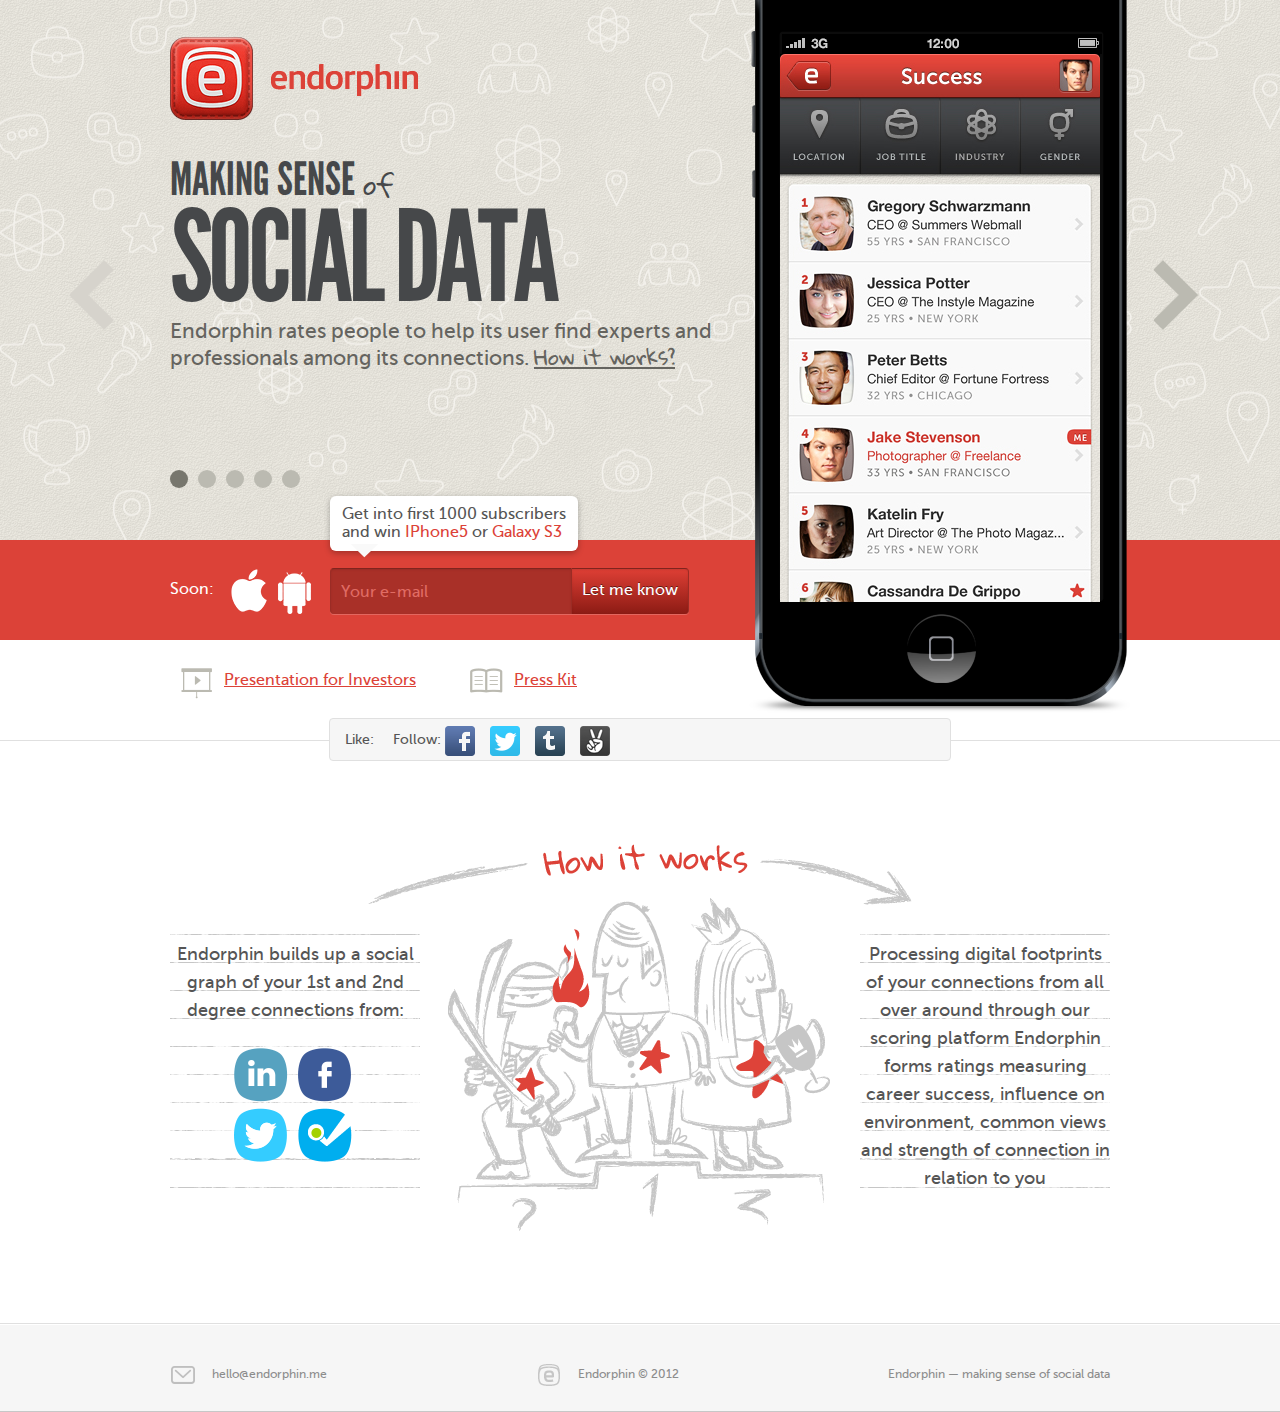
==== index.html @ 755606b5 "Revert "Update 10.0"" ====
<!DOCTYPE html>
<html>
<head>
    <meta charset="utf-8">
    <link rel="icon" href="favicon.ico" type="image/x-icon">
    <link rel="shortcut icon" href="favicon.ico" type="image/x-icon">
    <link href='http://fonts.googleapis.com/css?family=Gloria+Hallelujah' rel='stylesheet' type='text/css'><!--/*font-family: 'Gloria Hallelujah', cursive*/-->
    <title>Endorphin. Making Sense of Social Data</title>
    <link rel="stylesheet" href="css/font.css">
    <link rel="stylesheet" href="css/reset.css">
    <link rel="stylesheet" href="css/style.css">
    <link rel="stylesheet" href="css/slider.css">
    <link rel="stylesheet" href="css/responsive.css">
    <!--JS Section-->
    <!-- include the Tools -->
    <script src="https://ajax.googleapis.com/ajax/libs/jquery/1.8.2/jquery.min.js"></script>
	<script src="js/touch.js" type="text/javascript"></script>
	<script src="js/trans.js" type="text/javascript"></script>
	<script src="js/swipe.js" type="text/javascript"></script>
	<script src="js/slider.js" type="text/javascript"></script>
	<script src="js/core.js" type="text/javascript"></script>
	<script src="js/smartresize.js" type="text/javascript"></script>
	<script src="js/jquery.validate.js" type="text/javascript"></script>

    <script>
      $(document).ready(function(){
        $("#mc-embedded-subscribe-form").validate();
          $("#mc-embedded-subscribe").click(function(){
              if(!($("#mc-embedded-subscribe-form").valid())){
                  return false;
              }
          });

      });
      </script>
</head>
<body>
<div class="allWrap">
    <div class="topWrap">
        <div class="topWrapInner">
            <div class="inner">
                <div class="logo">
                    <img src="img/logo.png" alt="" />
                </div>
                <div class="slidersWrap">
                    <a class="prev browse left disabled"></a>
                    <div class="scrollablePhone">
                        <div id="scrollablePhone" >
                            <ul class="items">
                                <li class="item" style="background-image: url(img/screens/slide_screen_1.jpg)"></li>
                                <li class="item" style="background-image: url(img/screens/slide_screen_2.jpg)"></li>
                                <li class="item" style="background-image: url(img/screens/slide_screen_3.jpg)"></li>
								<li class="item" style="background-image: url(img/screens/slide_screen_4.jpg)"></li>
                                <li class="item" style="background-image: url(img/screens/slide_screen_5.jpg)"></li>								
                            </ul>
                        </div>
                    </div>
                    <div  id="scrollableText" class="scrollableText">
                        <ul class="items">
                            <li class="item">
                                <div class="hypedText">
                                    <i>making sense</i>&nbsp;&nbsp;&nbsp;&nbsp;<b>of</b><br><span>Social data</span>
                                </div>
                                <p class="smallText">Endorphin rates people to help its user<!--<br>--> find experts and professionals<!--<br>--> among its connections. <a href="#howorks">How it works?</a></p>
                            </li>
                            <li class="item">
                                <div class="regularText">
                                    <i>Find professionals</i><!--<br>--> among people<!--<br>--> you have access<!--<br>--> through your friends
                                </div>
                            </li>
                            <li class="item">
                                <div class="regularText">
                                    <i>Discover</i> the most<!--<br>--> successful, influential, <!--<br>-->like-minded people <br>around you
                                </div>
                            </li>
                            <li class="item">
                                <div class="regularText" style="padding-top: 78px;">
                                    <i>Get access</i> <!--<br>-->to key information <!--<br>-->on people
                                </div>
                             </li>
                            <li class="item">
                                <div class="regularText">
                                    <i>Find out who is</i><!--<br>--> the strongest link<br> between you and<!--<br>--> one of your interest
                                </div>
                             </li>
                        </ul>
                    </div>
                    <div class="navi">
						<a class="active"></a>
						<a></a>
						<a></a>
						<a></a>
						<a></a>
					</div>
                    <a class="next browse right"></a>
                </div>
            </div>
        </div>
    </div>
    <div class="subscriptWrap">
        <div class="inner">
            <span>Soon:</span>
            <a class="icon icon-apple"><i></i> </a>
            <a class="icon icon-droid"><i></i> </a>
            <!--<form class="subscribeForm" action="" method="post">
                <input class="usr_mail" type="email" placeholder="Your e-mail" />
                <input class="usr_submit" value="Let me know" type="submit" />
                <div class="bubble">Get into first 1000 subscribers<br> and win <i>IPhone5</i> or <i>Galaxy S3</i></div>
                <span class="bubble_corner"></span>
            </form>-->
            <!--<span id="formConfirmation"></span>-->
            <!-- Begin MailChimp Signup Form -->
            <form action="http://endorphin.us6.list-manage1.com/subscribe/post?u=004b8ed908f7a821c7ab01935&amp;id=f7be5fef0c" method="post" id="mc-embedded-subscribe-form" name="mc-embedded-subscribe-form" class="subscribeForm validate" target="_blank" novalidate>
            	<input id="mce-EMAIL" class="email usr_mail" type="email" value="" name="EMAIL" placeholder="Your e-mail" required>
            	<input type="submit" value="Let me know" name="subscribe" id="mc-embedded-subscribe" class="button usr_submit">
                <div class="bubble">Get into first 1000 subscribers<br> and win <i>IPhone5</i> or <i>Galaxy S3</i></div>
                <span class="bubble_corner"></span>
                <div id="message_warning"></div>
            </form>
            <!--End mc_embed_signup-->
        </div>
    </div>
    <div class="content">
        <div class="shortLinks">
            <a class="icon icon-presentation" href="http://www.slideshare.net/ArtemZavyalov/endorphin-making-sense-of-social-data"  target="_blank"><i></i> Presentation for Investors</a>
            <a class="icon icon-press" href="/files/endorphin-press-kit.zip"><i></i> Press Kit</a>
        </div>
    </div>
    <div class="sharing">
        <div class="inner">
            <span class="label">Like:&nbsp;</span>
            <div class="addThis">
                <!-- AddThis Button BEGIN -->
                <div class="addthis_toolbox addthis_default_style ">
                <a class="addthis_button_facebook_like" fb:like:layout="button_count"></a>
                <a class="addthis_button_tweet"></a>
                <a class="addthis_button_linkedin_counter"></a>
                </div>
                <!-- AddThis Button END -->
            </div>
            <span class="label">Follow:&nbsp;</span>
            <div class="socLinks">
                <a class="icon icon-fb" href="https://www.facebook.com/endorphinme" target="_blank"><i></i></a>
                <a class="icon icon-twittr" href="https://www.twitter.com/endorphin_me" target="_blank"><i></i></a>
                <a class="icon icon-tmblr" href="http://www.endorphinme.tumblr.com" target="_blank"><i></i></a>
                <a class="icon icon-peace" href="https://angel.co/endorphin" target="_blank"><i></i></a>

            </div>
            <div class="clearfix"></div>
        </div>
    </div>
    <div class="content">
        <div id="howorks" class="howWorks">
            <div class="lCol">
                <p>Endorphin builds up a social graph of your 1st and 2nd degree connections from:</p>
                <div class="iconSet">
                    <div class="row">
                        <span class="icon icon-linkdin-v2"><i></i>&nbsp;</span>
                        <span class="icon icon-fb-v2"><i></i>&nbsp;</span>
                    </div>
                    <div class="row">
                        <span class="icon icon-twittr-v2"><i></i>&nbsp;</span>
                        <span class="icon icon-unknown-v2"><i></i>&nbsp;</span>
                    </div>
                </div>
            </div>
            <div class="rCol">Processing digital footprints
            of your connections from
            all over around through
            our scoring platform Endorphin forms ratings measuring
            career success, influence
            on environment, common views and strength of connection
            in relation to you</div>
            <div class="clearfix"></div>
        </div>
    </div>
    <div class="push"></div>
</div>
<footer>
    <div class="inner">
        <div class="mailUs">
            <a class="icon icon-mail" href="mailto:hello@endorphin.me"><i></i>hello@endorphin.me</a>
        </div>
        <div class="slogan">Endorphin &mdash; making sense of social data</div>
        <div class="copy">
            <span class="icon icon-copy"><i></i>Endorphin &copy; 2012</span>
        </div>
    </div>
</footer>
<script src="js/smooth_scroll.js" type="text/javascript"></script>
<script type="text/javascript" src="http://s7.addthis.com/js/300/addthis_widget.js#pubid=xa-5091954228fda8a4"></script>
<script type="text/javascript">

  var _gaq = _gaq || [];
  _gaq.push(['_setAccount', 'UA-19127446-1']);
  _gaq.push(['_setDomainName', 'endorphin.me']);
  _gaq.push(['_trackPageview']);

  (function() {
    var ga = document.createElement('script'); ga.type = 'text/javascript'; ga.async = true;
    ga.src = ('https:' == document.location.protocol ? 'https://ssl' : 'http://www') + '.google-analytics.com/ga.js';
    var s = document.getElementsByTagName('script')[0]; s.parentNode.insertBefore(ga, s);
  })();

</script>
</body>
</html>
---- css/style.css ----
/* Regular */
@font-face {
    font-family: 'League Gothic';
    src: url('../fonts/leaguegothic-italic-webfont.eot');
    src: url('../fonts/leaguegothic-italic-webfont.eot?#iefix') format('embedded-opentype'),
         url('../fonts/leaguegothic-italic-webfont.woff') format('woff'),
         url('../fonts/leaguegothic-italic-webfont.ttf') format('truetype'),
         url('../fonts/leaguegothic-italic-webfont.svg#league_gothic_italicregular') format('svg');
    font-weight: normal;
    font-style: italic;

}

/* Italic */
@font-face {
    font-family: 'League Gothic';
    src: url('../fonts/leaguegothic-regular-webfont.eot');
    src: url('../fonts/leaguegothic-regular-webfont.eot?#iefix') format('embedded-opentype'),
         url('../fonts/leaguegothic-regular-webfont.woff') format('woff'),
         url('../fonts/leaguegothic-regular-webfont.ttf') format('truetype'),
         url('../fonts/leaguegothic-regular-webfont.svg#league_gothicregular') format('svg');
    font-weight: normal;
    font-style: normal;

}

/* Condensed */
@font-face {
    font-family: 'League Gothic Condensed';
    src: url('../fonts/leaguegothic-condensed-regular-webfont.eot');
    src: url('../fonts/leaguegothic-condensed-regular-webfont.eot?#iefix') format('embedded-opentype'),
         url('../fonts/leaguegothic-condensed-regular-webfont.woff') format('woff'),
         url('../fonts/leaguegothic-condensed-regular-webfont.ttf') format('truetype'),
         url('../fonts/leaguegothic-condensed-regular-webfont.svg#league_gothic_condensed-Rg') format('svg');
    font-weight: normal;
    font-style: normal;

}

/* Condensed Italic */
@font-face {
    font-family: 'League Gothic Condensed';
    src: url('../fonts/leaguegothic-condensed-italic-webfont.eot');
    src: url('../fonts/leaguegothic-condensed-italic-webfont.eot?#iefix') format('embedded-opentype'),
         url('../fonts/leaguegothic-condensed-italic-webfont.woff') format('woff'),
         url('../fonts/leaguegothic-condensed-italic-webfont.ttf') format('truetype'),
         url('../fonts/leaguegothic-condensed-italic-webfont.svg#league_gothic_condensed_itaRg') format('svg');
    font-weight: normal;
    font-style: italic;
}


@font-face {
    font-family: 'museo_sans_500regular';
    src: url('../fonts/museosans_500-webfont.eot');
    src: url('../fonts/museosans_500-webfont.eot') format('embedded-opentype'),
         url('../fonts/museosans_500-webfont.woff') format('woff'),
         url('../fonts/museosans_500-webfont.ttf') format('truetype'),
         url('museosans_500-webfont.svg#museo_sans_500regular') format('svg');
    font-weight: normal;
    font-style: normal;

}

html, body {
    min-height: 100%;
    height: 100%;
  }
body {
  margin: 0;
  font-family: museo_sans_500regular, "Helvetica Neue", Helvetica, Arial, sans-serif;
  font-size: 16px;
  /*line-height: 20px;*/
  line-height: 1.25;
  color: #555555;
  background-color: #fff;
}
a{
    color: #dc4238
}
a:hover{
    text-decoration: none;
}

  .allWrap {
    min-height: 100%;
    min-width: 960px;
    height: auto !important;
    height: 100%;
    margin: 0 auto -6.25em;

  }
  footer, .push {
    height: 6.25em;
  }

/*Top Wrapper*/

.topWrap,
.topWrap .topWrapInner{
    height: 540px;
    -webkit-user-select: none;
    -moz-user-select: none;
    -ms-user-select: none;
    user-select: none;
}
.topWrap{
    /*background: #edece6 url("../img/slider_bg.png") center top;*/
    background: #edece6 url("../img/pattern.png") repeat;
}
.topWrap .topWrapInner{
    background: transparent url("../img/bg_icons.png") center no-repeat;
}
    .topWrap .inner{
        margin: 0 auto;
        width: 940px;
    }
        .topWrap .inner .logo{
            padding-top: 37px;
            height: 83px;
        }
/*  Sliders */
.slidersWrap{
    position: relative;
}
.slidersWrap .scrollableText{
    width: 800px;
    height: 350px;
    font-family: 'Gloria Hallelujah', cursive;
    color: #3f4143;
}
    .slidersWrap .scrollableText .hypedText{
        padding-top: 35px;
        font-family: League Gothic;
        text-transform: uppercase;
        float: none;
        margin-bottom: 30px;
        color: #46484a;
    }
        .slidersWrap .scrollableText .hypedText i{
            /*font-size: 52px;
            line-height: 56px;*/
            font-size: 3.25em;
            line-height: 1.125;
        }
        .slidersWrap .hypedText b{
            font-family: 'Gloria Hallelujah', cursive;
            /*font-size: 30px;*/
            font-size: 1.875em;
            line-height: 1.25;
            font-style: normal;
            font-weight: normal;
            text-transform: none;
        }
        .slidersWrap .scrollableText .hypedText span{
            /*font-size: 160px;
            line-height: 135px;*/
            font-size: 10em;
            line-height: 0.85;
            letter-spacing: -5px;
        }
    .slidersWrap .scrollableText .smallText{
        position: relative;
        top: -25px;
        font-family: museo_sans_500regular;
        /*font-size: 25px;
        line-height: 30px;*/
        font-size: 1.5em;
        line-height: 1.25;
        color: #65645f;
    }
        .slidersWrap .scrollableText .smallText a{
            /*font-size: 24px;*/
            font-size: 1em;
            line-height: 1;
            font-family: 'Gloria Hallelujah', cursive;
            color: #65645f;
        }

        .slidersWrap .scrollableText .smallText a:hover{
            color: #dc4238;
            text-decoration: underline;
        }
    .slidersWrap .scrollableText .regularText{
        padding-top: 50px;
        font-family: museo_sans_500regular;
        /*font-size: 52px;
        line-height: 60px;*/
        font-size: 3.25em;
        line-height: 1.125;
        text-shadow: 2px 2px 4px #fff;
    }
    .slidersWrap .scrollableText .regularText i{
        color: #dc4238;
        font-family: 'Gloria Hallelujah', cursive;
    }

.slidersWrap .scrollablePhone{
    width: 381px;
    height: 793px;
    float: right;
    top: -200px;
    left: 100%;
    margin-left: -361px;
    position: absolute;
    background: transparent url("../img/phone_mask.png") 0 0 no-repeat;
    z-index: 10;
    overflow: hidden;

}
/*Subscribe form wrapper*/
.subscriptWrap{
    margin-bottom: 30px;
    height: 60px;
    padding: 20px 0;
    background-color: #dc4238;
}
    .subscriptWrap .inner{
        margin: 0 auto;
        padding-top: 10px;
        width: 940px;
    }
            .subscriptWrap .inner span{
                margin: 10px 10px 0 0;
                color: #fff;
                font-size: 1.125em;
                float: left;
            }
            .subscriptWrap .inner a{
                margin: 22px 0 0 0;
                font-size: 1.125em;
                float: left;
            }
            .subscriptWrap .inner a.icon-apple{
                margin-right: -12px;
            }
            .subscriptWrap .inner a.icon-droid{
                margin-right: 10px;
            }
            .subscriptWrap .inner form{
                margin: 0;
                padding: 0;
                /*font-size: 18px;
                line-height: 20px;*/
                font-size: 1.125em;
                line-height: 1.125;
                /*float: left;*/
                font-family: museo_sans_500regular, "Helvetica Neue", Helvetica, Arial, sans-serif;
                display: inline-block;

                position: relative;
                top: -2px;
            }
            .subscriptWrap .inner form label.error{
                padding: 5px;
                position: absolute;
                top: 100%;
                left: 0;
                color: #fff;
                font-size: .75em;
                background: #DC4238;
                border-radius: 4px;
                margin-top: 10px;


            }
                .subscriptWrap .inner form .bubble{
                    padding: 10px 12px;
                    position: absolute;
                    top: -78px;
                    left: 0;
                    background: #fff;
                    border-radius: 6px;
                    box-shadow:  0 2px 6px rgba(0,0,0,.28);
                }
                .subscriptWrap .inner form .bubble_corner{
                    position: absolute;
                    width: 29px;
                    height: 14px;
                    background: transparent url("../img/bubble_corner.png") 0 0 no-repeat;
                    top: -34px;
                    left: 20px;
                }
                .subscriptWrap .inner form.focus .bubble,
                .subscriptWrap .inner form.focus .bubble_corner{
                    display: none;
                }
                .subscriptWrap .inner form:focus .bubble{
                    display: none;
                }
                .subscriptWrap .inner form .bubble i{
                    font-style: normal;
                    color: #dc4238;
                }
                .subscriptWrap .inner form input,
                .subscriptWrap .inner form button{
                    margin: 0;
                    padding: 0;
                    border: none;
                    display: inline-block;
                    font-family: museo_sans_500regular, "Helvetica Neue", Helvetica, Arial, sans-serif;
                    float: left;
                }
                .subscriptWrap .inner form .usr_mail{
                    margin: 0;
                    padding: 0 0 0 10px;
                    width: 230px;
                    border-top-left-radius: 4px;
                    border-top-right-radius: 0;
                    border-bottom-right-radius: 0;
                    border-bottom-left-radius: 4px;
                    background-color: #a93028;
                    /*font-size: 18px;
                    line-height: 20px;*/
                    font-size: 1em;
                    line-height: 1.125;
                    border: 1px solid #7f241e;
                    border-left-color: #9b2c25;
                    border-right: none;
                    border-bottom: none;

                    color: #fff;

                    height: 45px;

                    float: left;
                    box-shadow: inset 0 1px 2px 0 rgba(0,0,0,.1), 0 1px 0 rgba(255,255,255,.2);
                }
                .subscriptWrap .inner form .usr_mail:focus{
                    background-color: #fff;
                    color: #000;
                }
                .subscriptWrap .inner form .usr_submit{
                    margin: 0;
                    padding: 0 10px 2px;
                    /*font-size: 18px;
                    line-height: 20px;*/
                    font-size: 1em;
                    line-height: 1.125;
                    font-family: museo_sans_500regular, Arial, "Helvetica Neue", Helvetica, Arial, sans-serif;
                    font-weight: normal;
                    color: #fff;
                    text-shadow: 0 -1px 0 rgba(0,0,0,.5);

                    border: 1px solid #7f241e;
                    border-left-color: #9b2c25;
                    border-right-color: #9b2c25;
                    border-bottom: none;

                    border-top-left-radius: 0;
                    border-top-right-radius: 4px;
                    border-bottom-right-radius: 4px;
                    border-bottom-left-radius: 0;

                    height: 46px;

                    box-shadow: inset 0 1px 2px 0 rgba(0,0,0,.1), 0 1px 0 rgba(255,255,255,.2);

                    background: #de3f35; /* Old browsers */
                    /* IE9 SVG, needs conditional override of 'filter' to 'none' */
                    background: url([data-uri]);
                    background: -moz-linear-gradient(top,  #de3f35 0%, #8c1b14 100%); /* FF3.6+ */
                    background: -webkit-gradient(linear, left top, left bottom, color-stop(0%,#de3f35), color-stop(100%,#8c1b14)); /* Chrome,Safari4+ */
                    background: -webkit-linear-gradient(top,  #de3f35 0%,#8c1b14 100%); /* Chrome10+,Safari5.1+ */
                    background: -o-linear-gradient(top,  #de3f35 0%,#8c1b14 100%); /* Opera 11.10+ */
                    background: -ms-linear-gradient(top,  #de3f35 0%,#8c1b14 100%); /* IE10+ */
                    background: linear-gradient(to bottom,  #de3f35 0%,#8c1b14 100%); /* W3C */
                    filter: progid:DXImageTransform.Microsoft.gradient( startColorstr='#de3f35', endColorstr='#8c1b14',GradientType=0 ); /* IE6-8 */

                    cursor: pointer;
                }

.content{
    margin: 0 auto;
    width: 940px;
    /*font-size: 18px;*/
    font-size: 1.125em;
    line-height: 1.125;
}
.shortLinks{
    margin-bottom: 80px;
}
.shortLinks a{
    margin-right: 40px;
}

/*  Sharing */
.sharing{
    text-align: center;
    border-top: 1px solid #e0e0e0;
    clear: both;
}
.sharing .inner{
    margin: 0 auto 60px;
    padding: 11px 0 0;
    width: 620px;
    position: relative;
    top: -23px;
    min-height: 30px;

    background-color: #f6f6f6;
    border: 1px solid #e0e0e0;
    border-radius: 4px;

    font-size: 14px;
    line-height: 20px;
}
    .sharing .inner .label{
        margin-left: 15px;
        float: left;
    }
    .sharing .inner .addThis{
        margin-right: 10px;
        float: left;
        width: 320px;
    }
    .sharing .inner .socLinks{
        float: left;
        position: relative;
    }
    .sharing .inner .socLinks a{}

    /*  How it Works section    */
.howWorks{
    padding: 90px 0;
    background: transparent url("../img/howworks.png") top center no-repeat;
    color: #555555;

    min-height: 300px;
    text-align: center;
}
    .howWorks .lCol{
        padding-top: 6px;
        float: left;
        width: 250px;
        min-height: 250px;
        font-size: 18px;
        line-height: 28px;

        background: transparent url("../img/text_lines.png") top left repeat;
    }
    .howWorks .lCol .iconSet{
        margin-top: 21px;
    }
    .howWorks .rCol{
        padding-top: 6px;
        float: right;
        width: 250px;
        min-height: 250px;
        font-size: 18px;
        line-height: 28px;

        background: transparent url("../img/text_lines.png") top left repeat;
    }

footer{
    background-color: #f6f6f6;
    box-shadow: inset 0 1px 0 rgba(255,255,255,1), inset 0 -1px 0 #c7c7c7, 0 -1px 0 #e0e0e0;
}
    footer .inner{
        margin: 0 auto;
        padding-top: 40px;
        width: 940px;
        text-align: center;
        color: #8d8d8d;
        /*font-size: 14px;
        line-height: 16px;*/
        font-size: 0.875em;
        line-height: 0.875;
    }
    footer a{
        color: #8d8d8d;
        text-decoration: none;
    }
        footer .inner .mailUs{
            float: left;
            line-height: 20px;
        }
        footer .inner .slogan{
            float: right;
            line-height: 20px;
        }
        footer .inner .copy{
            line-height: 20px;
        }

/*Icons*/
[class^="icon-"], [class*=" icon-"] {
    padding-left: 54px;
    position: relative;
    /*font-size: 18px;*/
    line-height: 20px;
  }
[class^="icon-"] i, [class*=" icon-"] i{
    top: 50%;
    margin-top: -27px;
    left: 0;
    position: absolute;
    width: 54px;
    height: 54px;
    background-image: url("../img/icons.png");
    background-position: 0 0;
    background-repeat: no-repeat;
}
/*Icons 54px*54px*/
    .icon-apple i{
        background-position: 0 -54px;
    }
    .icon-droid i{
        background-position: -54px -54px;
    }
    .icon-presentation i{
        background-position: -108px -54px;
    }
    .icon-press i{
        background-position: -162px -54px;
    }
    .icon-linkdin-v2 i{
        background-position: 0 0;
    }
    .icon-fb-v2 i{
        background-position: -54px 0;
    }
    .icon-twittr-v2 i{
        background-position: -108px 0;
    }
    .icon-unknown-v2 i{
        background-position: -162px 0;
    }

    .icon-linkdin-v2,
    .icon-fb-v2,
    .icon-twittr-v2,
    .icon-unknown-v2{
        line-height: 60px;
    }
.icon-mail,
.icon-copy{
    padding-left: 42px;
}
    .icon-mail i,
    .icon-copy i{
        width: 27px;
        height: 27px;
        margin-top: -12px;
    }
    .icon-mail i{
        background-position: 0 -162px;
    }
    .icon-copy i{
        background-position: -27px -162px;
    }

.icon-fb,
.icon-twittr,
.icon-tmblr,
.icon-peace{
    margin-right: 15px;
    padding-left: 30px;
    height: 1px;
    float: left;
    top: 10px;
}
.icon-peace{
    margin-right: 0;
}
    .icon-fb i,
    .icon-twittr i,
    .icon-tmblr i,
    .icon-peace i{
        width: 30px;
        height: 30px;
        margin-top: -15px;
    }

    .icon-fb i{
        background-position: -66px -120px;
    }
    .icon-twittr i{
        background-position: -119px -120px;
    }
    .icon-tmblr i{
        background-position: -12px -120px;
    }
    .icon-peace i{
        background-position: -173px -120px;
    }
.clearfix{
    display: block;
    width: 100%;
    height: 1px;
    line-height: 1px;
    font-size: 1px;
    clear: both;

}
::-webkit-input-placeholder {
   color: #e06c64;
}

:-moz-placeholder {
    color: #e06c64;
}

.slidersWrap .scrollableText .smallText{
    width: 450px;
}
.slidersWrap .scrollableText .regularText{
    width: 530px;
}
---- css/slider.css ----
/*
root element for the scrollable.  when scrolling occurs this
element stays still.
*/

.scrollableText,
#scrollablePhone{
  /* required settings */
  position:relative;
  overflow:hidden;
  width: 800px;
  height:90px;
}
#scrollablePhone{
    width: 320px;
    height: 548px;
    top: 134px;
    left: 31px;
    position: relative;
}
    #scrollablePhone{
                width: 320px;
                height: 548px;
            }
            #scrollablePhone .items .item{
                width: 320px;
                height: 548px;
    			background-size: 100%;
            }

/*
root element for scrollable items. Must be absolutely positioned
and it should have a extremely large width to accommodate scrollable
items.  it's enough that you set width and height for the root element
and not for this element.
*/
.scrollableText .items,
.scrollablePhone .items{
  /* this cannot be too large */
  width:20000em;
  position:absolute;
}
.scrollableText .items .item{
    width: 800px;
    height: 350px;
}

/*
a single item. must be floated in horizontal scrolling.  typically,
this element is the one that *you* will style the most.
*/
.items div {
  float:left;
}

/*  Prev / Next Buttons */
.slidersWrap{
    position: relative;
}
.slidersWrap .prev,
.slidersWrap .next{
    position: absolute;
    top: 50%;
    margin-top: -35px;
    width: 45px;
    height: 70px;
    background-image: url("../img/slider_controls.png");
    background-color: transparent;
    background-repeat: no-repeat;
    cursor: pointer;
}
.slidersWrap .prev{
    left: -100px;
    background-position: 0 0;
}
.slidersWrap a.prev:hover{
    background-position: 0 -70px;
}
.slidersWrap .prev.disabled,
.slidersWrap a.prev.disabled:hover{
    background-position: 0 -140px;
    cursor: default;
}
.slidersWrap .next{
    margin-left: 44px;
    left: 100%;
    background-position: -45px 0;
}
.slidersWrap a.next:hover{
    background-position: -45px -70px;
}
.slidersWrap .next.disabled,
.slidersWrap a.next.disabled:hover{
    background-position: -45px -140px;
    cursor: default;
}
.slidersWrap .navi{}
.slidersWrap .navi a{
    margin-right: 10px;
    float: left;
    display: block;
    height: 18px;
    width: 18px;
    border-radius: 50%;
    background-color: #bbbab1;
    cursor: pointer;
}
.slidersWrap .navi a.active{
    background-color: #77766d;
    cursor: default;
}
---- css/responsive.css ----
@media only screen
and (max-height: 900px) {
    body{
        /*border: 1px solid blue;*/
        font-size: 14px;
    }
    .slidersWrap .scrollableText .hypedText span{
        /*font-size: 160px;
        line-height: 135px;*/
        font-size: 9em;
        line-height: 0.85;
        letter-spacing: -5px;
    }
    .topWrap,
    .topWrap .topWrapInner{
        /*height: 420px;*/
    }
    .shortLinks{margin-bottom: 50px;}
    .slidersWrap .scrollableText{width: 800px;}
    .slidersWrap .scrollableText .items .item{width: 800px;}
    .subscriptWrap .inner form .bubble{top: -72px;}

    .slidersWrap .scrollableText .smallText{
        width: 580px;
    }
    .slidersWrap .scrollableText .regularText{
        width: 580px;
    }
}
@media only screen
and (max-height: 780px) {
    .slidersWrap .scrollableText .regularText{
            width: 615px;
        }
    body{
            font-size: 14px;
        }
        .slidersWrap .scrollableText .hypedText span{
            /*font-size: 160px;
            line-height: 135px;*/
            font-size: 9em;
            line-height: 0.85;
            letter-spacing: -5px;
        }
        .topWrap,
        .topWrap .topWrapInner{
            height: 420px;
        }
        .topWrap .inner .logo{
            padding-top: 25px;
        }
        .subscriptWrap{
            padding: 5px 0;
        }
        .shortLinks{
            margin-bottom: 50px;
        }
        .slidersWrap{
            top: -20px;
        }
        .slidersWrap .scrollableText{
            height: 300px;
            width: 800px;
        }
        .slidersWrap .scrollableText .items .item{
            width: 800px;
        }

        .slidersWrap .scrollablePhone{
            background-image: url("../img/phone_mask_responsive_13.png");
            top: -160px;
            margin-left: -298px;
            width: 310px;
            height: 624px;
        }
        #scrollablePhone{
            top:106px;
            left: 24px;
            width: 255px;
            height: 429px;
        }
        #scrollablePhone .items .item{
            width: 255px;
            height: 429px;
			background-size: 100%;
        }
        #scrollablePhone .items .item img{
            width: 100%;
        }
        .subscriptWrap .inner form .bubble{
            padding: 10px 12px;
            position: absolute;
            top: -58px;
            left: 0;
            background: #fff;
            border-radius: 6px;
            box-shadow:  0 2px 6px rgba(0,0,0,.28);
            font-size: .785em;
        }
        .subscriptWrap .inner form .bubble_corner{
            position: absolute;
            width: 29px;
            height: 14px;
            background: transparent url("../img/bubble_corner.png") 0 0 no-repeat;
            top: -28px;
            left: 20px;
        }
}
/*@media only screen
and (max-height: 570px) {
    body{
        border: 1px solid #9acd32;
    }
}
@media only screen
and (max-height: 470px) {
    body{
        border: 1px solid orange;
    }
}*/
/*  Hide Slider Arrows on screen width less than 1160px      */
@media only screen
    and (max-width : 1160px) {
    /* Styles */
    body{
        width: 100%;
    }
    .slidersWrap .prev,
        .slidersWrap .next{
            display: none;
        }
    }

/*  Media Queries for iPad  */
@media only screen
and (min-device-width : 768px)
and (max-device-width : 1024px) {

}
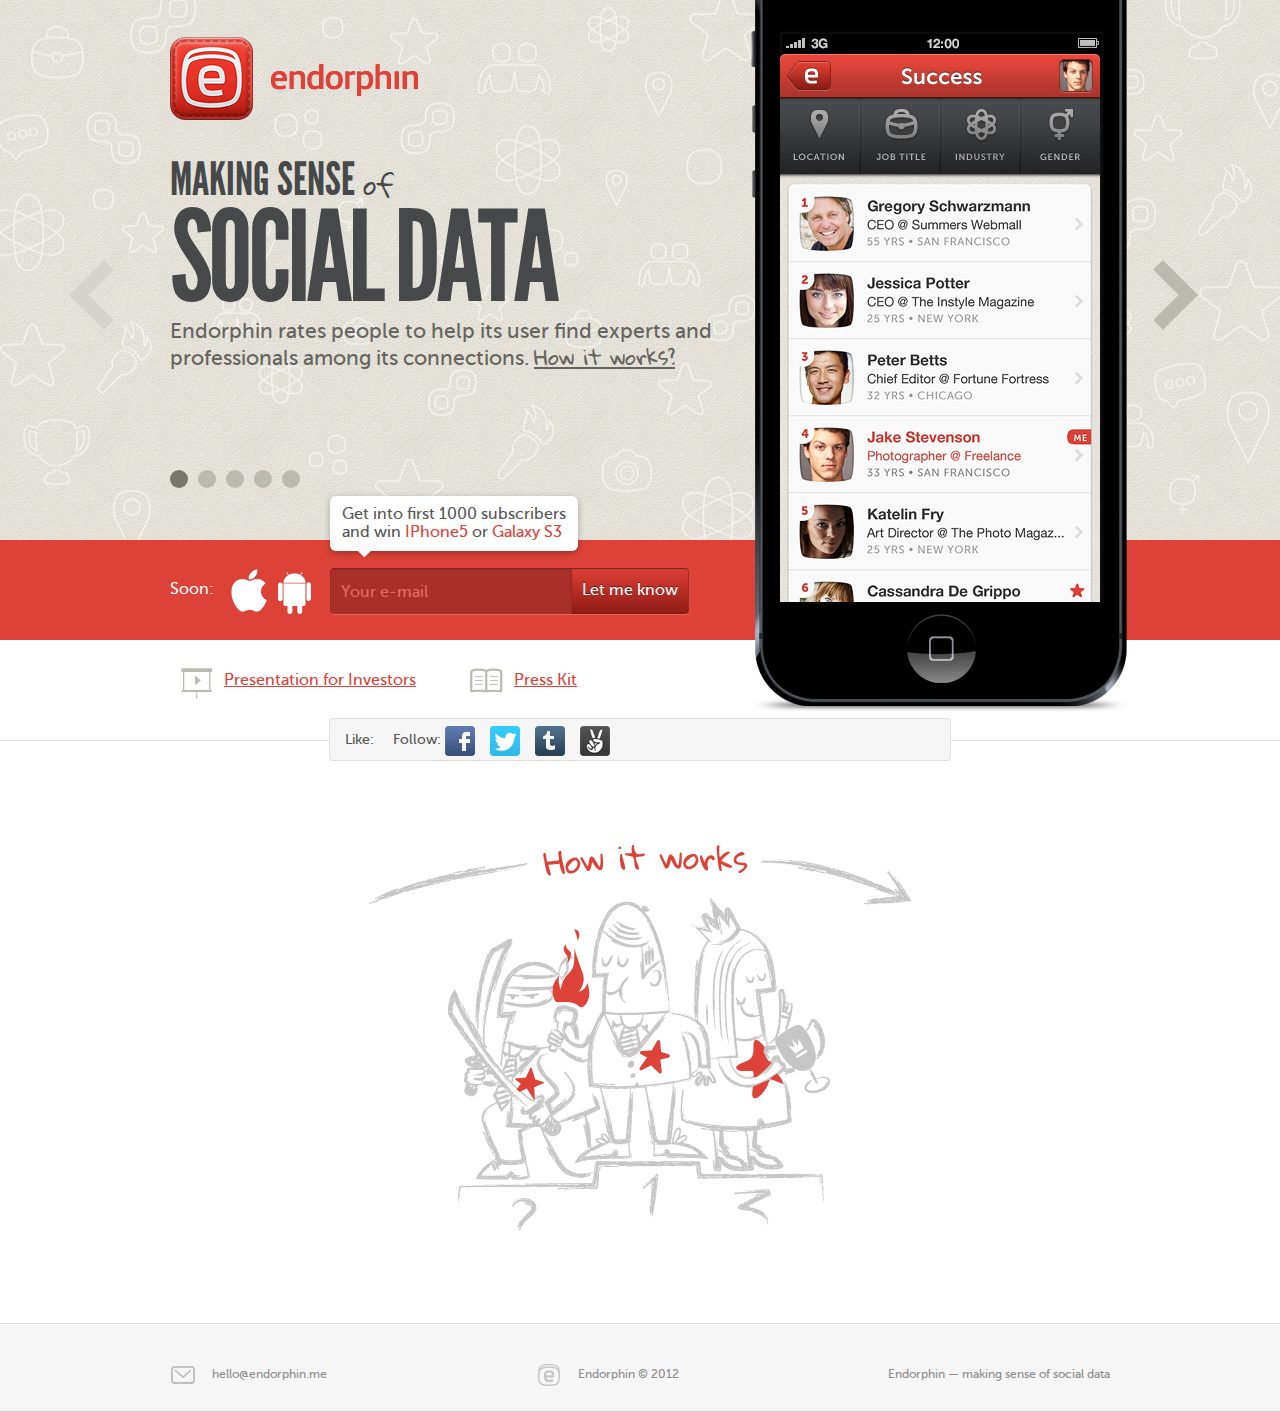
==== commit 689532c8: "Video" ====
--- a/index.html
+++ b/index.html
@@ -122,7 +122,8 @@
     </div>
     <div class="content">
         <div class="shortLinks">
-            <a class="icon icon-presentation" href="http://www.slideshare.net/ArtemZavyalov/endorphin-making-sense-of-social-data"  target="_blank"><i></i> Presentation for Investors</a>
+            <a class="icon icon-presentation" href="http://www.slideshare.net/ArtemZavyalov/endorphin-platform"  
+        target="_blank"><i></i> Presentation for Investors</a>
             <a class="icon icon-press" href="/files/endorphin-press-kit.zip"><i></i> Press Kit</a>
         </div>
     </div>
@@ -151,27 +152,6 @@
     </div>
     <div class="content">
         <div id="howorks" class="howWorks">
-            <div class="lCol">
-                <p>Endorphin builds up a social graph of your 1st and 2nd degree connections from:</p>
-                <div class="iconSet">
-                    <div class="row">
-                        <span class="icon icon-linkdin-v2"><i></i>&nbsp;</span>
-                        <span class="icon icon-fb-v2"><i></i>&nbsp;</span>
-                    </div>
-                    <div class="row">
-                        <span class="icon icon-twittr-v2"><i></i>&nbsp;</span>
-                        <span class="icon icon-unknown-v2"><i></i>&nbsp;</span>
-                    </div>
-                </div>
-            </div>
-            <div class="rCol">Processing digital footprints
-            of your connections from
-            all over around through
-            our scoring platform Endorphin forms ratings measuring
-            career success, influence
-            on environment, common views and strength of connection
-            in relation to you</div>
-            <div class="clearfix"></div>
         </div>
     </div>
     <div class="push"></div>
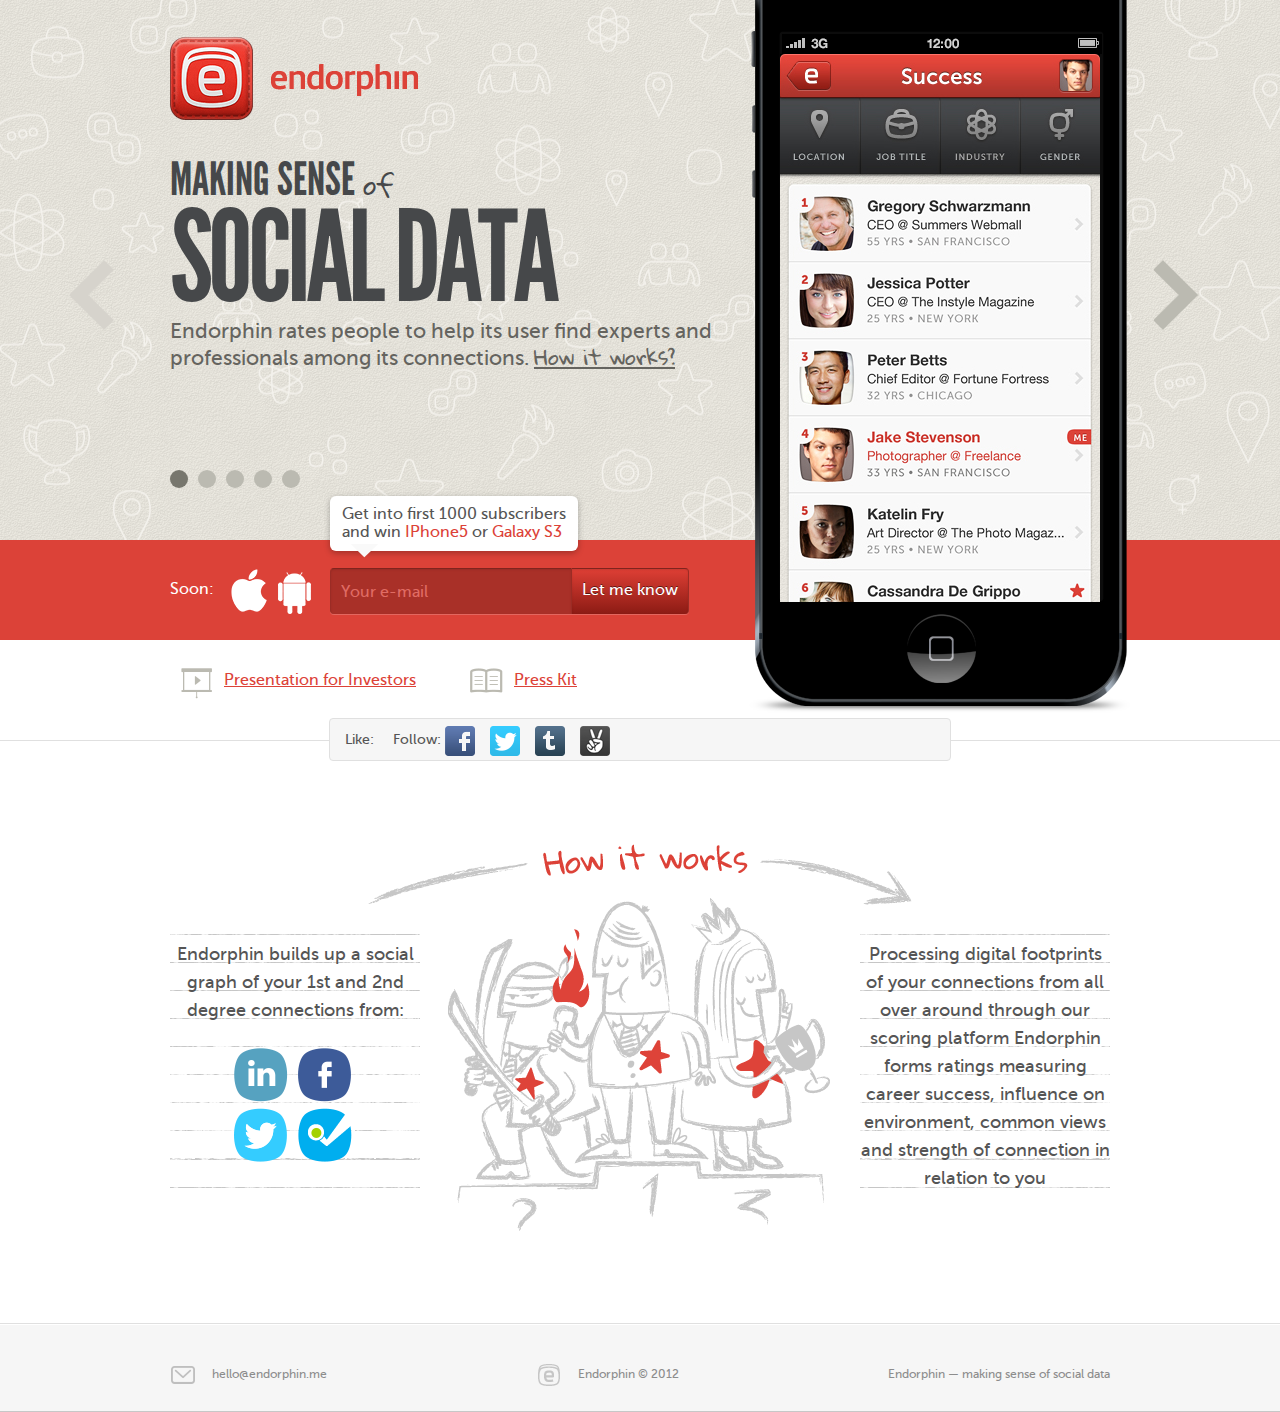
==== commit 6bf7c5fb: "Revert "Video"" ====
--- a/index.html
+++ b/index.html
@@ -152,6 +152,27 @@
     </div>
     <div class="content">
         <div id="howorks" class="howWorks">
+            <div class="lCol">
+                <p>Endorphin builds up a social graph of your 1st and 2nd degree connections from:</p>
+                <div class="iconSet">
+                    <div class="row">
+                        <span class="icon icon-linkdin-v2"><i></i>&nbsp;</span>
+                        <span class="icon icon-fb-v2"><i></i>&nbsp;</span>
+                    </div>
+                    <div class="row">
+                        <span class="icon icon-twittr-v2"><i></i>&nbsp;</span>
+                        <span class="icon icon-unknown-v2"><i></i>&nbsp;</span>
+                    </div>
+                </div>
+            </div>
+            <div class="rCol">Processing digital footprints
+            of your connections from
+            all over around through
+            our scoring platform Endorphin forms ratings measuring
+            career success, influence
+            on environment, common views and strength of connection
+            in relation to you</div>
+            <div class="clearfix"></div>
         </div>
     </div>
     <div class="push"></div>
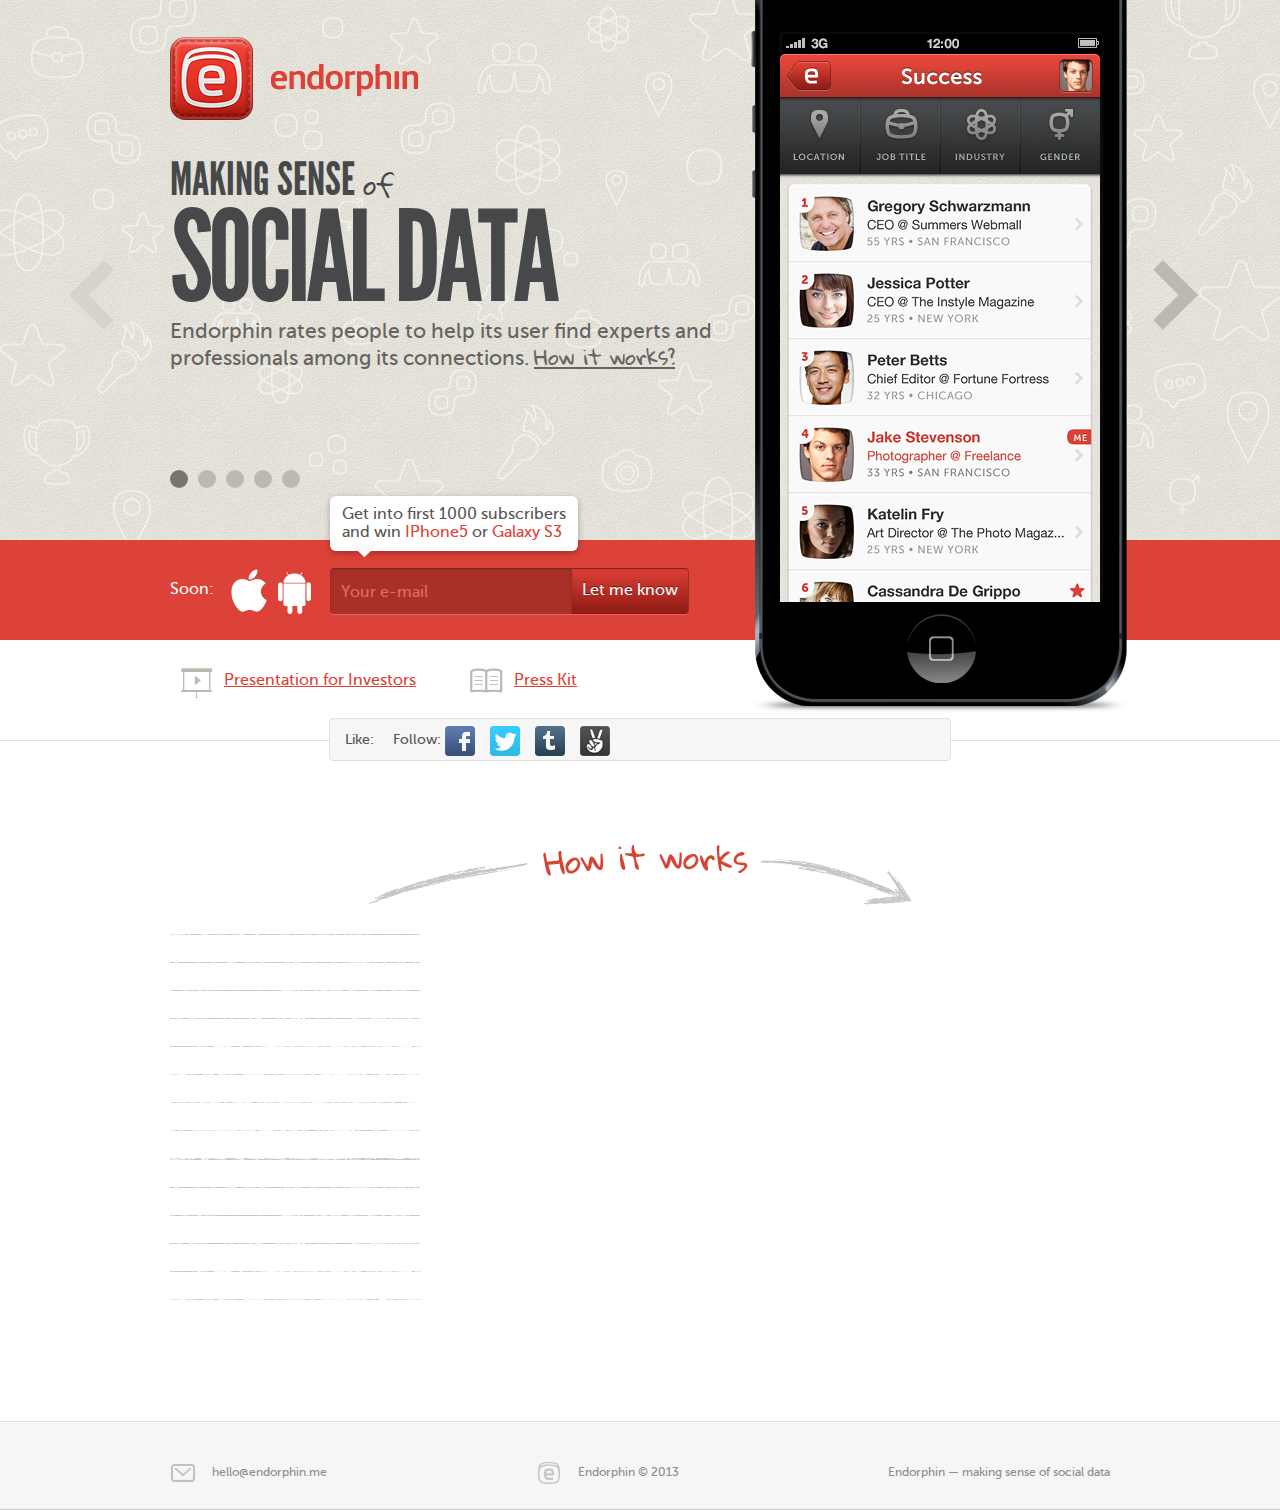
==== commit dc56468b: "Video + Year" ====
--- a/index.html
+++ b/index.html
@@ -153,26 +153,7 @@
     <div class="content">
         <div id="howorks" class="howWorks">
             <div class="lCol">
-                <p>Endorphin builds up a social graph of your 1st and 2nd degree connections from:</p>
-                <div class="iconSet">
-                    <div class="row">
-                        <span class="icon icon-linkdin-v2"><i></i>&nbsp;</span>
-                        <span class="icon icon-fb-v2"><i></i>&nbsp;</span>
-                    </div>
-                    <div class="row">
-                        <span class="icon icon-twittr-v2"><i></i>&nbsp;</span>
-                        <span class="icon icon-unknown-v2"><i></i>&nbsp;</span>
-                    </div>
-                </div>
-            </div>
-            <div class="rCol">Processing digital footprints
-            of your connections from
-            all over around through
-            our scoring platform Endorphin forms ratings measuring
-            career success, influence
-            on environment, common views and strength of connection
-            in relation to you</div>
-            <div class="clearfix"></div>
+            <iframe width="640" height="360"src="https://www.youtube.com/embed/tIKB2Juwhh4" frameborder="0" allowfullscreen></iframe>
         </div>
     </div>
     <div class="push"></div>
@@ -184,7 +165,7 @@
         </div>
         <div class="slogan">Endorphin &mdash; making sense of social data</div>
         <div class="copy">
-            <span class="icon icon-copy"><i></i>Endorphin &copy; 2012</span>
+            <span class="icon icon-copy"><i></i>Endorphin &copy; 2013</span>
         </div>
     </div>
 </footer>
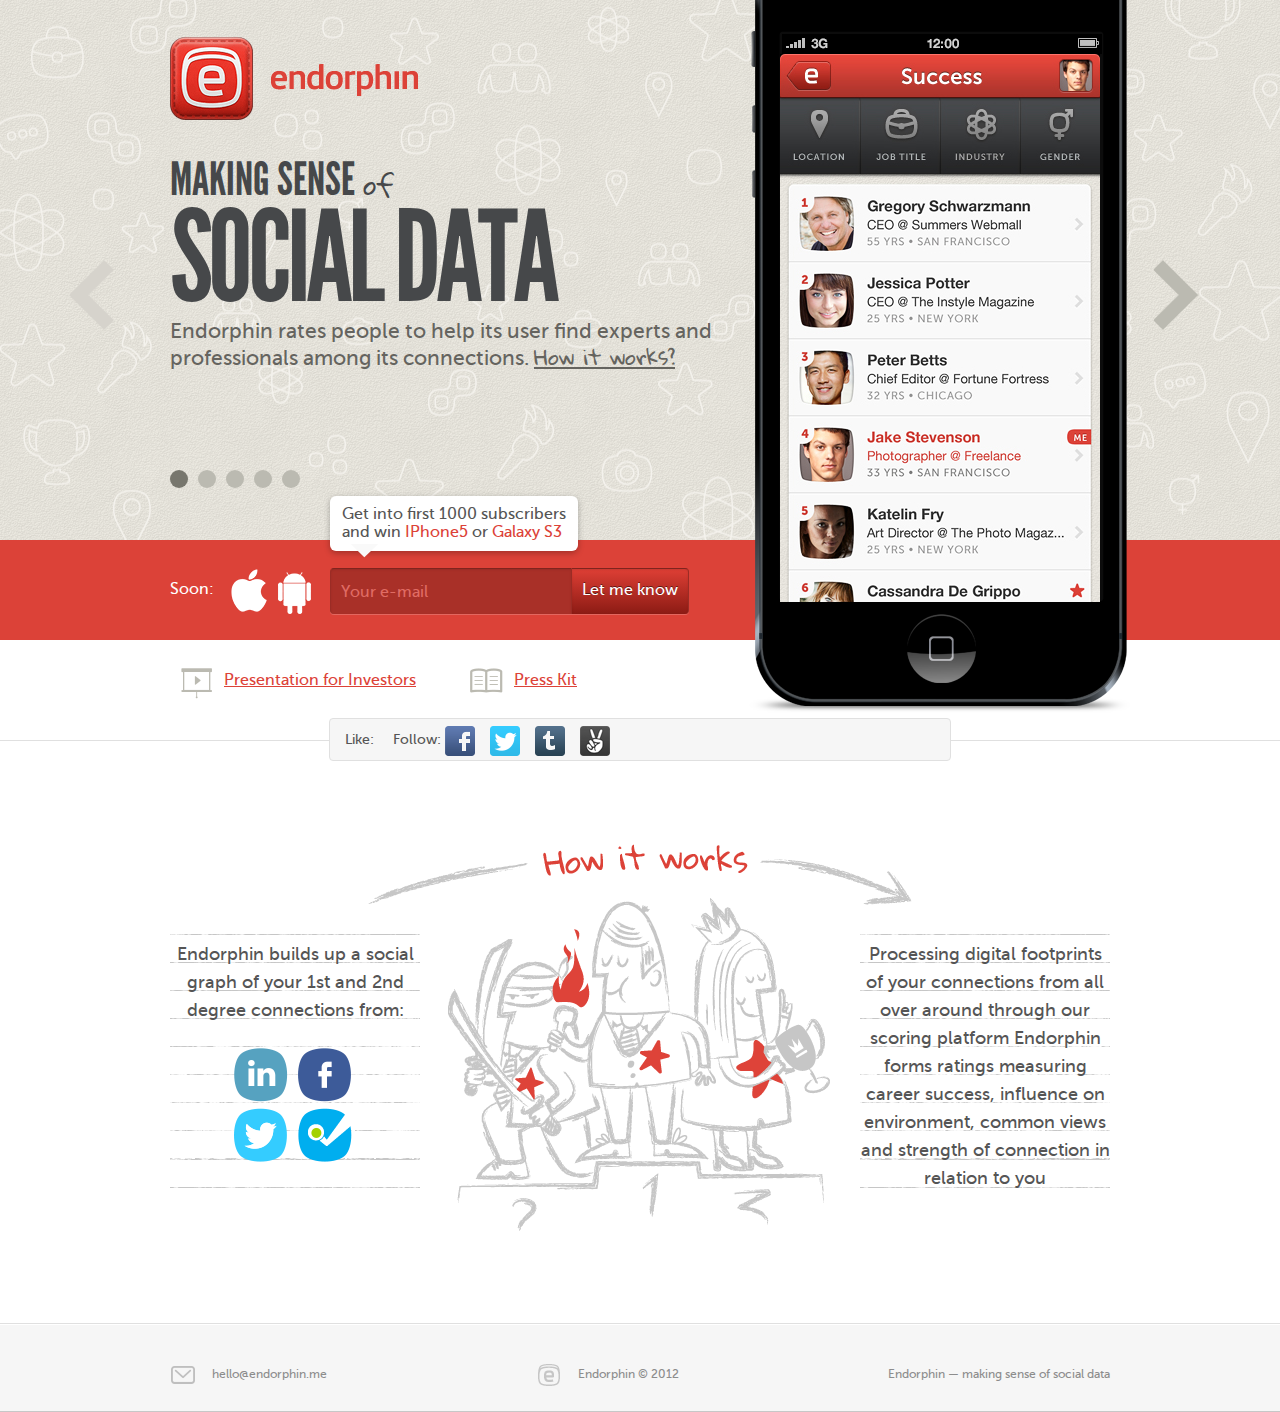
==== commit 80c12ef8: "Revert " Video + Year"" ====
--- a/index.html
+++ b/index.html
@@ -153,7 +153,26 @@
     <div class="content">
         <div id="howorks" class="howWorks">
             <div class="lCol">
-            <iframe width="640" height="360"src="https://www.youtube.com/embed/tIKB2Juwhh4" frameborder="0" allowfullscreen></iframe>
+                <p>Endorphin builds up a social graph of your 1st and 2nd degree connections from:</p>
+                <div class="iconSet">
+                    <div class="row">
+                        <span class="icon icon-linkdin-v2"><i></i>&nbsp;</span>
+                        <span class="icon icon-fb-v2"><i></i>&nbsp;</span>
+                    </div>
+                    <div class="row">
+                        <span class="icon icon-twittr-v2"><i></i>&nbsp;</span>
+                        <span class="icon icon-unknown-v2"><i></i>&nbsp;</span>
+                    </div>
+                </div>
+            </div>
+            <div class="rCol">Processing digital footprints
+            of your connections from
+            all over around through
+            our scoring platform Endorphin forms ratings measuring
+            career success, influence
+            on environment, common views and strength of connection
+            in relation to you</div>
+            <div class="clearfix"></div>
         </div>
     </div>
     <div class="push"></div>
@@ -165,7 +184,7 @@
         </div>
         <div class="slogan">Endorphin &mdash; making sense of social data</div>
         <div class="copy">
-            <span class="icon icon-copy"><i></i>Endorphin &copy; 2013</span>
+            <span class="icon icon-copy"><i></i>Endorphin &copy; 2012</span>
         </div>
     </div>
 </footer>
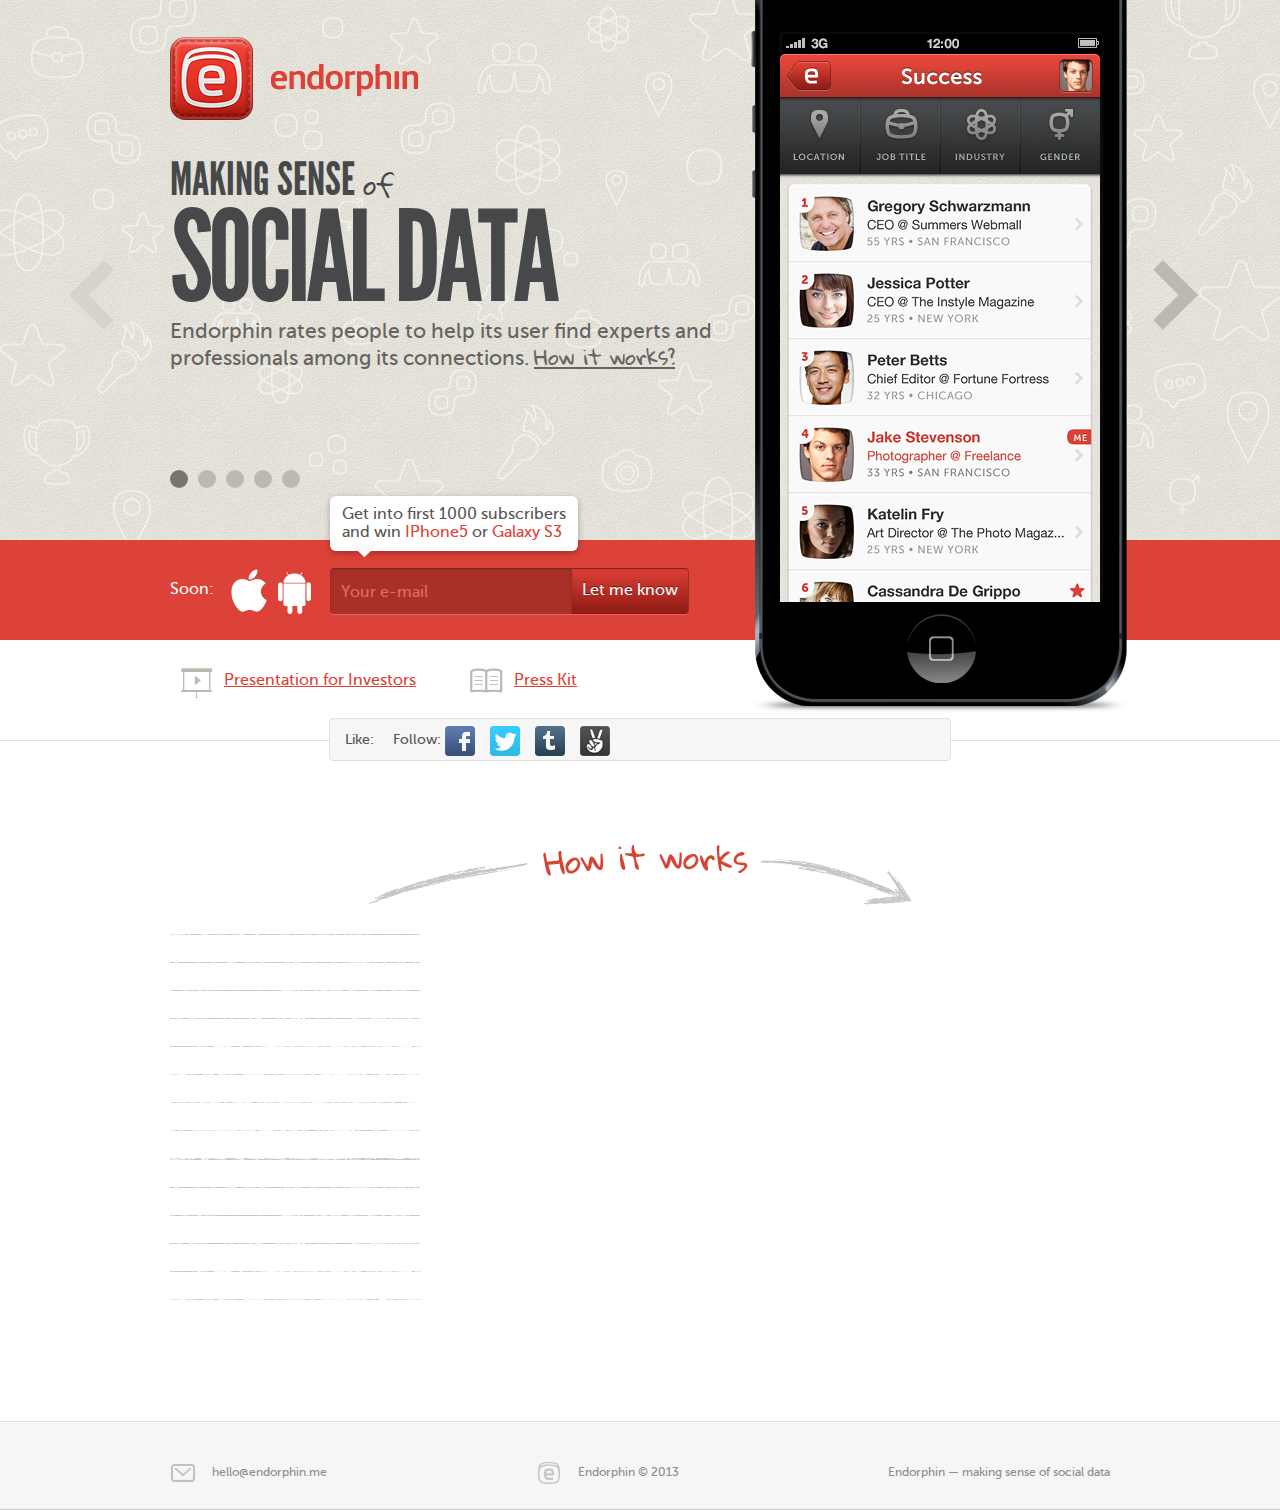
==== commit c4bb69e1: "Revert "Revert " Video + Year""" ====
--- a/index.html
+++ b/index.html
@@ -153,26 +153,7 @@
     <div class="content">
         <div id="howorks" class="howWorks">
             <div class="lCol">
-                <p>Endorphin builds up a social graph of your 1st and 2nd degree connections from:</p>
-                <div class="iconSet">
-                    <div class="row">
-                        <span class="icon icon-linkdin-v2"><i></i>&nbsp;</span>
-                        <span class="icon icon-fb-v2"><i></i>&nbsp;</span>
-                    </div>
-                    <div class="row">
-                        <span class="icon icon-twittr-v2"><i></i>&nbsp;</span>
-                        <span class="icon icon-unknown-v2"><i></i>&nbsp;</span>
-                    </div>
-                </div>
-            </div>
-            <div class="rCol">Processing digital footprints
-            of your connections from
-            all over around through
-            our scoring platform Endorphin forms ratings measuring
-            career success, influence
-            on environment, common views and strength of connection
-            in relation to you</div>
-            <div class="clearfix"></div>
+            <iframe width="640" height="360"src="https://www.youtube.com/embed/tIKB2Juwhh4" frameborder="0" allowfullscreen></iframe>
         </div>
     </div>
     <div class="push"></div>
@@ -184,7 +165,7 @@
         </div>
         <div class="slogan">Endorphin &mdash; making sense of social data</div>
         <div class="copy">
-            <span class="icon icon-copy"><i></i>Endorphin &copy; 2012</span>
+            <span class="icon icon-copy"><i></i>Endorphin &copy; 2013</span>
         </div>
     </div>
 </footer>
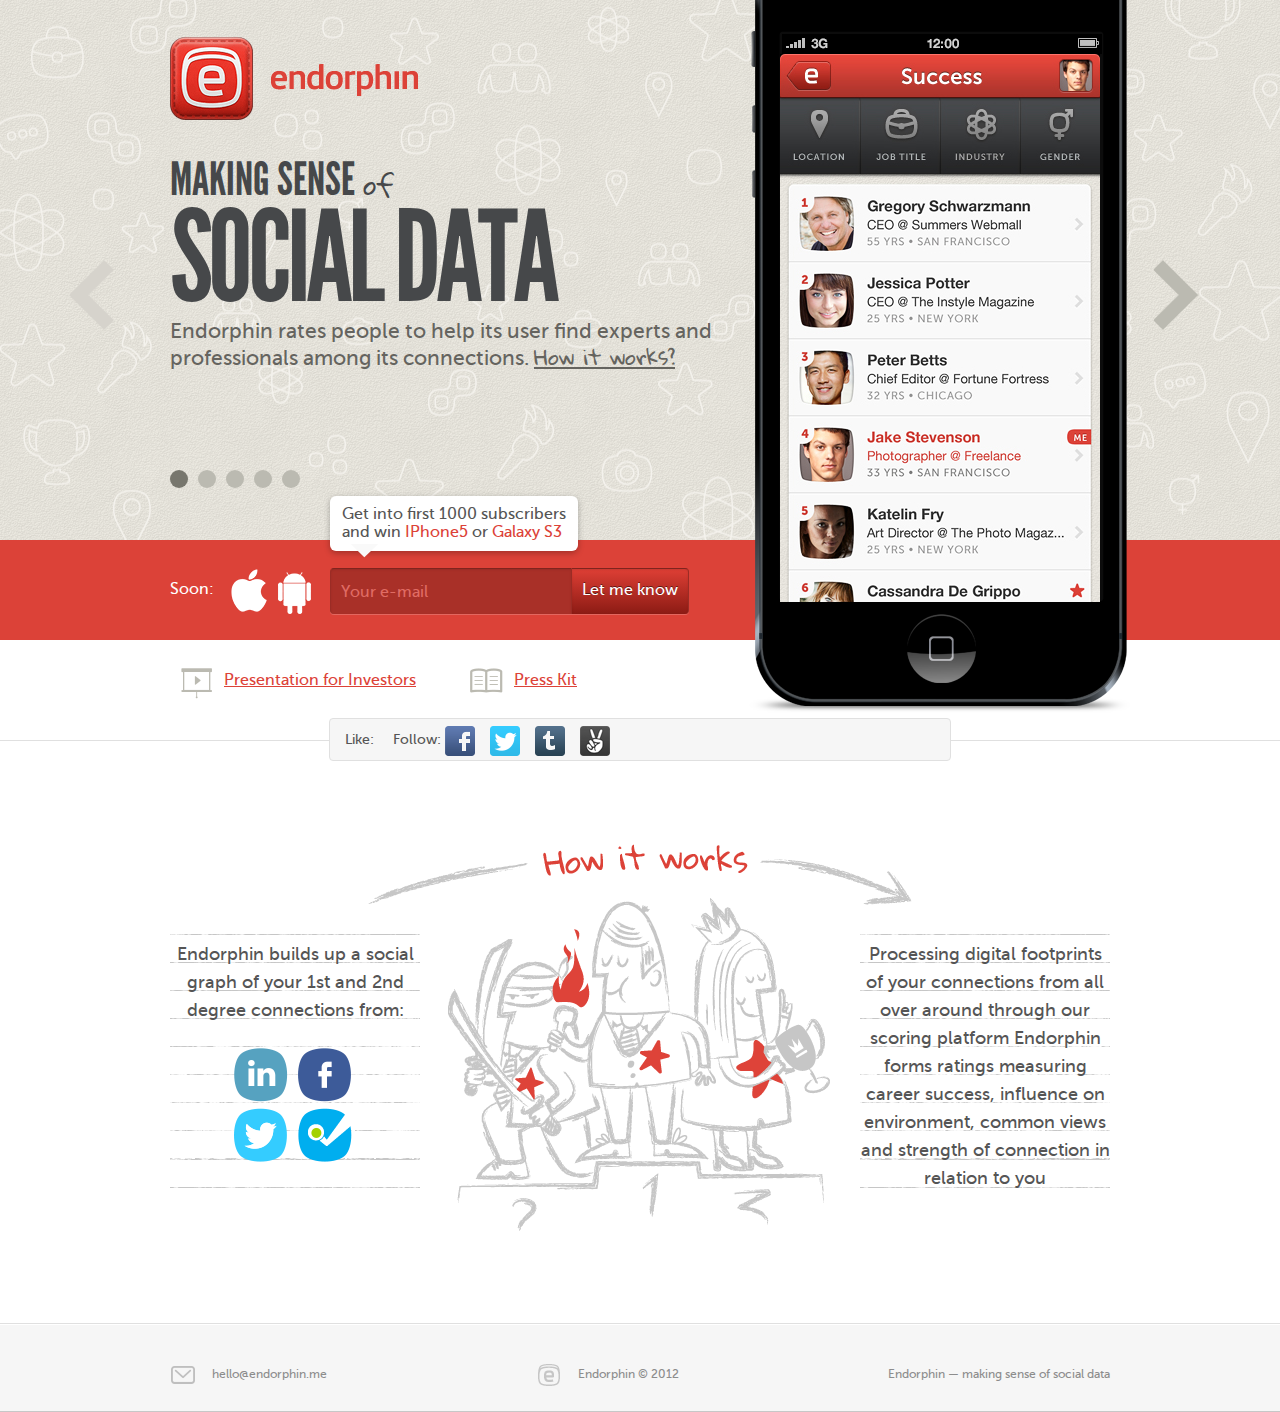
==== commit 69c1ef70: "Revert All" ====
--- a/index.html
+++ b/index.html
@@ -153,7 +153,26 @@
     <div class="content">
         <div id="howorks" class="howWorks">
             <div class="lCol">
-            <iframe width="640" height="360"src="https://www.youtube.com/embed/tIKB2Juwhh4" frameborder="0" allowfullscreen></iframe>
+                <p>Endorphin builds up a social graph of your 1st and 2nd degree connections from:</p>
+                <div class="iconSet">
+                    <div class="row">
+                        <span class="icon icon-linkdin-v2"><i></i>&nbsp;</span>
+                        <span class="icon icon-fb-v2"><i></i>&nbsp;</span>
+                    </div>
+                    <div class="row">
+                        <span class="icon icon-twittr-v2"><i></i>&nbsp;</span>
+                        <span class="icon icon-unknown-v2"><i></i>&nbsp;</span>
+                    </div>
+                </div>
+            </div>
+            <div class="rCol">Processing digital footprints
+            of your connections from
+            all over around through
+            our scoring platform Endorphin forms ratings measuring
+            career success, influence
+            on environment, common views and strength of connection
+            in relation to you</div>
+            <div class="clearfix"></div>
         </div>
     </div>
     <div class="push"></div>
@@ -165,7 +184,7 @@
         </div>
         <div class="slogan">Endorphin &mdash; making sense of social data</div>
         <div class="copy">
-            <span class="icon icon-copy"><i></i>Endorphin &copy; 2013</span>
+            <span class="icon icon-copy"><i></i>Endorphin &copy; 2012</span>
         </div>
     </div>
 </footer>
